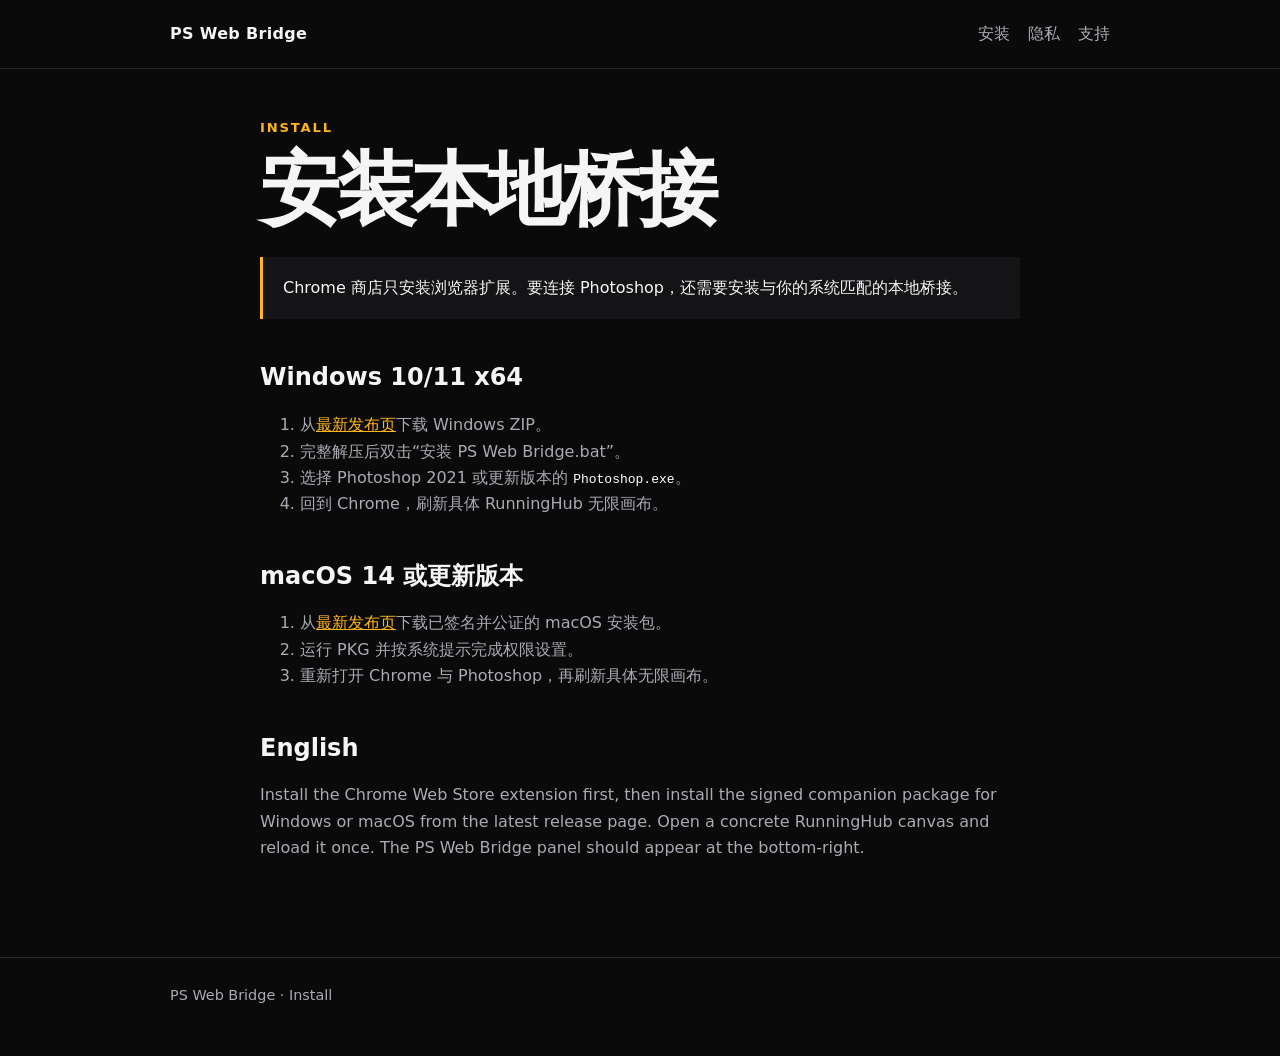
==== install/index.html @ 41f7472b "Publish PS Web Bridge support site" ====
<!doctype html>
<html lang="zh-CN">
<head><meta charset="utf-8"><meta name="viewport" content="width=device-width,initial-scale=1"><meta name="description" content="PS Web Bridge Windows 与 macOS 安装说明"><title>安装 · PS Web Bridge</title><link rel="stylesheet" href="../styles.css"></head>
<body>
  <header><nav class="shell"><a class="brand" href="../">PS Web Bridge</a><div class="nav-links"><a href="./">安装</a><a href="../privacy/">隐私</a><a href="../support/">支持</a></div></nav></header>
  <main class="shell article">
    <div class="eyebrow">Install</div><h1>安装本地桥接</h1>
    <div class="notice">Chrome 商店只安装浏览器扩展。要连接 Photoshop，还需要安装与你的系统匹配的本地桥接。</div>
    <h2>Windows 10/11 x64</h2><ol><li>从<a href="https://github.com/pjczz/ps-canvas-support/releases/latest">最新发布页</a>下载 Windows ZIP。</li><li>完整解压后双击“安装 PS Web Bridge.bat”。</li><li>选择 Photoshop 2021 或更新版本的 <code>Photoshop.exe</code>。</li><li>回到 Chrome，刷新具体 RunningHub 无限画布。</li></ol>
    <h2>macOS 14 或更新版本</h2><ol><li>从<a href="https://github.com/pjczz/ps-canvas-support/releases/latest">最新发布页</a>下载已签名并公证的 macOS 安装包。</li><li>运行 PKG 并按系统提示完成权限设置。</li><li>重新打开 Chrome 与 Photoshop，再刷新具体无限画布。</li></ol>
    <h2>English</h2><p>Install the Chrome Web Store extension first, then install the signed companion package for Windows or macOS from the latest release page. Open a concrete RunningHub canvas and reload it once. The PS Web Bridge panel should appear at the bottom-right.</p>
  </main>
  <footer><div class="shell">PS Web Bridge · Install</div></footer>
</body>
</html>
---- styles.css ----
:root {
  color-scheme: dark;
  --bg: #0a0a0b;
  --panel: #141417;
  --line: #2b2b31;
  --text: #f5f5f5;
  --muted: #aaaab3;
  --accent: #ffb51b;
  font-family: Inter, ui-sans-serif, system-ui, -apple-system, BlinkMacSystemFont, "Segoe UI", sans-serif;
}

* { box-sizing: border-box; }
body { margin: 0; background: var(--bg); color: var(--text); line-height: 1.65; }
a { color: var(--accent); }
.shell { width: min(940px, calc(100% - 32px)); margin: 0 auto; }
header { border-bottom: 1px solid var(--line); }
nav { min-height: 68px; display: flex; align-items: center; justify-content: space-between; gap: 24px; }
.brand { color: var(--text); font-weight: 750; letter-spacing: .02em; text-decoration: none; }
.nav-links { display: flex; flex-wrap: wrap; gap: 18px; }
.nav-links a { color: var(--muted); text-decoration: none; }
.hero { padding: 88px 0 56px; }
.eyebrow { color: var(--accent); font-size: .82rem; font-weight: 750; letter-spacing: .14em; text-transform: uppercase; }
h1 { max-width: 780px; margin: 12px 0 18px; font-size: clamp(2.4rem, 7vw, 5rem); line-height: .98; letter-spacing: -.055em; }
h2 { margin-top: 44px; line-height: 1.2; }
p, li { color: var(--muted); }
.lead { max-width: 700px; font-size: 1.15rem; }
.grid { display: grid; grid-template-columns: repeat(3, 1fr); gap: 16px; margin: 28px 0 64px; }
.card { min-height: 190px; padding: 24px; border: 1px solid var(--line); border-radius: 18px; background: var(--panel); }
.card h2 { margin: 0 0 10px; font-size: 1.15rem; }
.button { display: inline-block; margin-top: 12px; padding: 10px 14px; border-radius: 10px; background: var(--accent); color: #111; font-weight: 750; text-decoration: none; }
main.article { max-width: 760px; padding: 48px 0 80px; }
.notice { margin: 28px 0; padding: 18px 20px; border-left: 3px solid var(--accent); background: var(--panel); }
code { color: #fff; overflow-wrap: anywhere; }
footer { padding: 26px 0 48px; border-top: 1px solid var(--line); color: var(--muted); font-size: .9rem; }
@media (max-width: 720px) { .grid { grid-template-columns: 1fr; } nav { align-items: flex-start; padding: 18px 0; flex-direction: column; } .hero { padding-top: 56px; } }
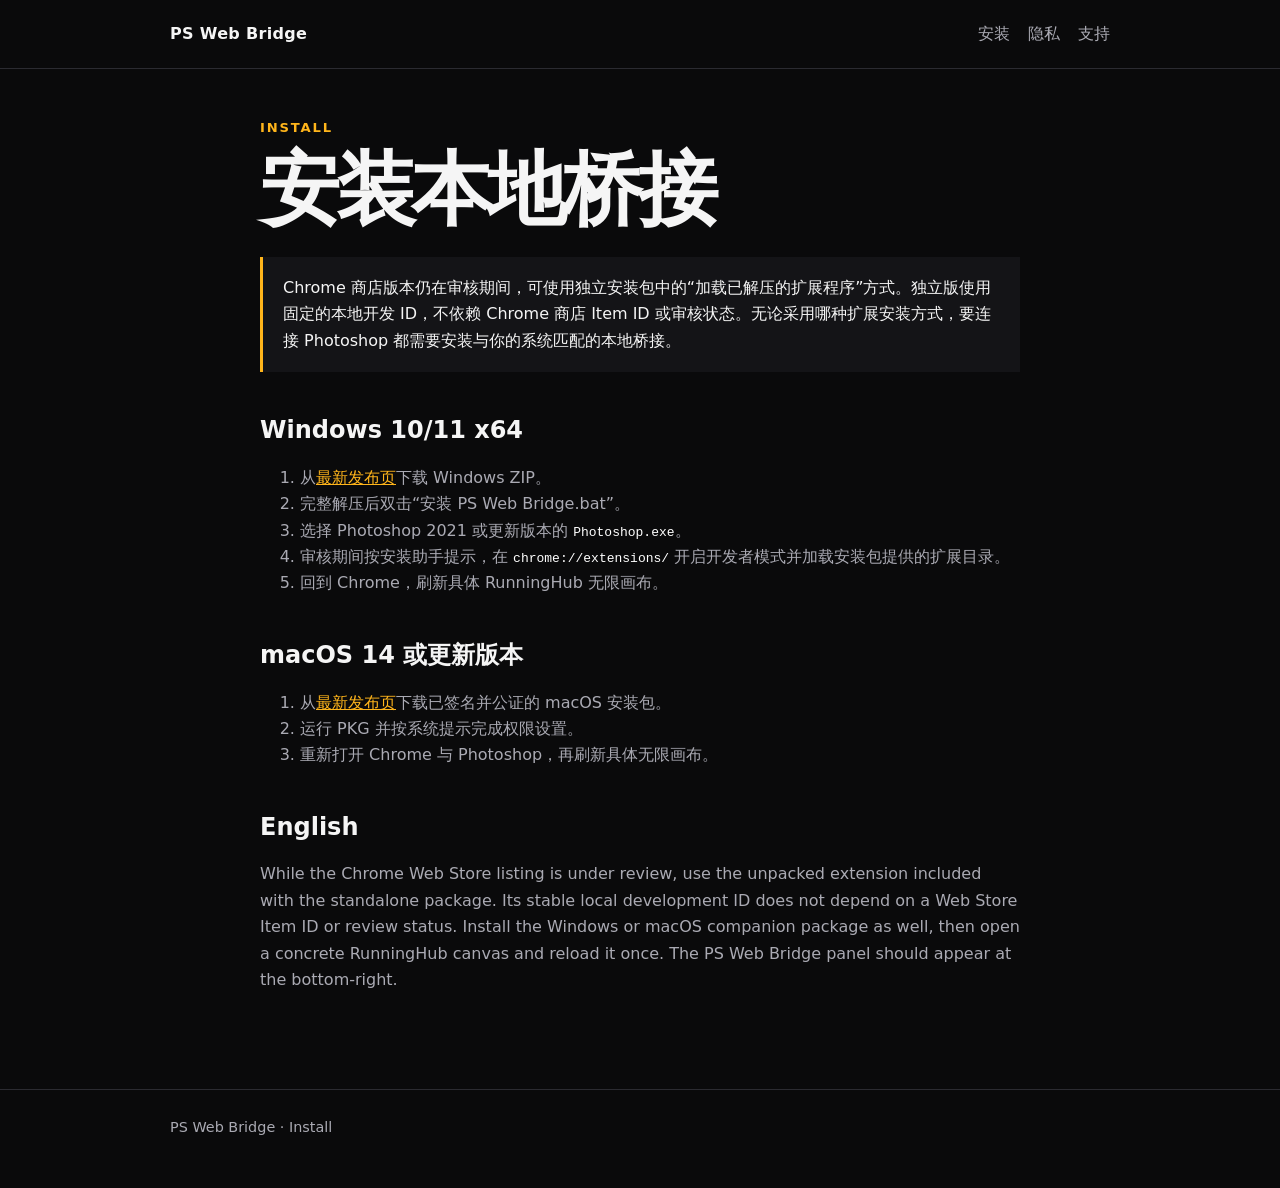
==== commit cb115755: "docs: explain pre-review standalone installation" ====
--- a/install/index.html
+++ b/install/index.html
@@ -5,10 +5,10 @@
   <header><nav class="shell"><a class="brand" href="../">PS Web Bridge</a><div class="nav-links"><a href="./">安装</a><a href="../privacy/">隐私</a><a href="../support/">支持</a></div></nav></header>
   <main class="shell article">
     <div class="eyebrow">Install</div><h1>安装本地桥接</h1>
-    <div class="notice">Chrome 商店只安装浏览器扩展。要连接 Photoshop，还需要安装与你的系统匹配的本地桥接。</div>
-    <h2>Windows 10/11 x64</h2><ol><li>从<a href="https://github.com/pjczz/ps-canvas-support/releases/latest">最新发布页</a>下载 Windows ZIP。</li><li>完整解压后双击“安装 PS Web Bridge.bat”。</li><li>选择 Photoshop 2021 或更新版本的 <code>Photoshop.exe</code>。</li><li>回到 Chrome，刷新具体 RunningHub 无限画布。</li></ol>
+    <div class="notice">Chrome 商店版本仍在审核期间，可使用独立安装包中的“加载已解压的扩展程序”方式。独立版使用固定的本地开发 ID，不依赖 Chrome 商店 Item ID 或审核状态。无论采用哪种扩展安装方式，要连接 Photoshop 都需要安装与你的系统匹配的本地桥接。</div>
+    <h2>Windows 10/11 x64</h2><ol><li>从<a href="https://github.com/pjczz/ps-canvas-support/releases/latest">最新发布页</a>下载 Windows ZIP。</li><li>完整解压后双击“安装 PS Web Bridge.bat”。</li><li>选择 Photoshop 2021 或更新版本的 <code>Photoshop.exe</code>。</li><li>审核期间按安装助手提示，在 <code>chrome://extensions/</code> 开启开发者模式并加载安装包提供的扩展目录。</li><li>回到 Chrome，刷新具体 RunningHub 无限画布。</li></ol>
     <h2>macOS 14 或更新版本</h2><ol><li>从<a href="https://github.com/pjczz/ps-canvas-support/releases/latest">最新发布页</a>下载已签名并公证的 macOS 安装包。</li><li>运行 PKG 并按系统提示完成权限设置。</li><li>重新打开 Chrome 与 Photoshop，再刷新具体无限画布。</li></ol>
-    <h2>English</h2><p>Install the Chrome Web Store extension first, then install the signed companion package for Windows or macOS from the latest release page. Open a concrete RunningHub canvas and reload it once. The PS Web Bridge panel should appear at the bottom-right.</p>
+    <h2>English</h2><p>While the Chrome Web Store listing is under review, use the unpacked extension included with the standalone package. Its stable local development ID does not depend on a Web Store Item ID or review status. Install the Windows or macOS companion package as well, then open a concrete RunningHub canvas and reload it once. The PS Web Bridge panel should appear at the bottom-right.</p>
   </main>
   <footer><div class="shell">PS Web Bridge · Install</div></footer>
 </body>
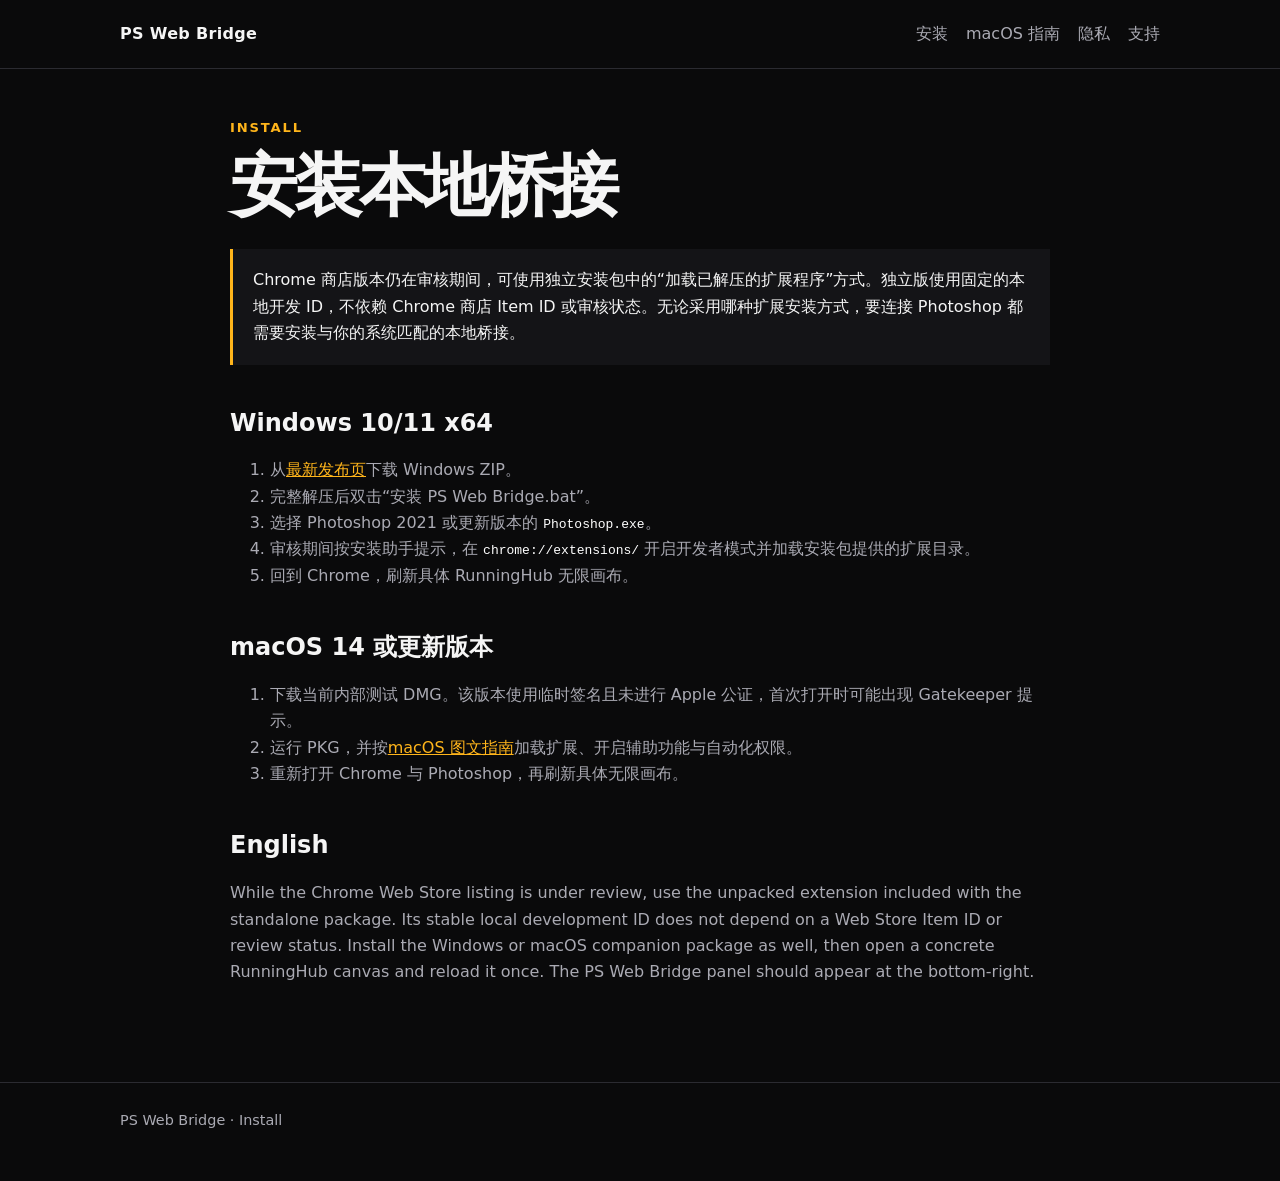
==== commit d8f2e1b2: "docs: add macOS installation guide" ====
--- a/install/index.html
+++ b/install/index.html
@@ -2,12 +2,12 @@
 <html lang="zh-CN">
 <head><meta charset="utf-8"><meta name="viewport" content="width=device-width,initial-scale=1"><meta name="description" content="PS Web Bridge Windows 与 macOS 安装说明"><title>安装 · PS Web Bridge</title><link rel="stylesheet" href="../styles.css"></head>
 <body>
-  <header><nav class="shell"><a class="brand" href="../">PS Web Bridge</a><div class="nav-links"><a href="./">安装</a><a href="../privacy/">隐私</a><a href="../support/">支持</a></div></nav></header>
+  <header><nav class="shell"><a class="brand" href="../">PS Web Bridge</a><div class="nav-links"><a href="./">安装</a><a href="../macos/">macOS 指南</a><a href="../privacy/">隐私</a><a href="../support/">支持</a></div></nav></header>
   <main class="shell article">
     <div class="eyebrow">Install</div><h1>安装本地桥接</h1>
     <div class="notice">Chrome 商店版本仍在审核期间，可使用独立安装包中的“加载已解压的扩展程序”方式。独立版使用固定的本地开发 ID，不依赖 Chrome 商店 Item ID 或审核状态。无论采用哪种扩展安装方式，要连接 Photoshop 都需要安装与你的系统匹配的本地桥接。</div>
     <h2>Windows 10/11 x64</h2><ol><li>从<a href="https://github.com/pjczz/ps-canvas-support/releases/latest">最新发布页</a>下载 Windows ZIP。</li><li>完整解压后双击“安装 PS Web Bridge.bat”。</li><li>选择 Photoshop 2021 或更新版本的 <code>Photoshop.exe</code>。</li><li>审核期间按安装助手提示，在 <code>chrome://extensions/</code> 开启开发者模式并加载安装包提供的扩展目录。</li><li>回到 Chrome，刷新具体 RunningHub 无限画布。</li></ol>
-    <h2>macOS 14 或更新版本</h2><ol><li>从<a href="https://github.com/pjczz/ps-canvas-support/releases/latest">最新发布页</a>下载已签名并公证的 macOS 安装包。</li><li>运行 PKG 并按系统提示完成权限设置。</li><li>重新打开 Chrome 与 Photoshop，再刷新具体无限画布。</li></ol>
+    <h2>macOS 14 或更新版本</h2><ol><li>下载当前内部测试 DMG。该版本使用临时签名且未进行 Apple 公证，首次打开时可能出现 Gatekeeper 提示。</li><li>运行 PKG，并按<a href="../macos/">macOS 图文指南</a>加载扩展、开启辅助功能与自动化权限。</li><li>重新打开 Chrome 与 Photoshop，再刷新具体无限画布。</li></ol>
     <h2>English</h2><p>While the Chrome Web Store listing is under review, use the unpacked extension included with the standalone package. Its stable local development ID does not depend on a Web Store Item ID or review status. Install the Windows or macOS companion package as well, then open a concrete RunningHub canvas and reload it once. The PS Web Bridge panel should appear at the bottom-right.</p>
   </main>
   <footer><div class="shell">PS Web Bridge · Install</div></footer>
--- a/styles.css
+++ b/styles.css
@@ -6,13 +6,15 @@
   --text: #f5f5f5;
   --muted: #aaaab3;
   --accent: #ffb51b;
+  --accent-soft: rgba(255, 181, 27, .12);
+  --success: #63d391;
   font-family: Inter, ui-sans-serif, system-ui, -apple-system, BlinkMacSystemFont, "Segoe UI", sans-serif;
 }
 
 * { box-sizing: border-box; }
 body { margin: 0; background: var(--bg); color: var(--text); line-height: 1.65; }
 a { color: var(--accent); }
-.shell { width: min(940px, calc(100% - 32px)); margin: 0 auto; }
+.shell { width: min(1040px, calc(100% - 32px)); margin: 0 auto; }
 header { border-bottom: 1px solid var(--line); }
 nav { min-height: 68px; display: flex; align-items: center; justify-content: space-between; gap: 24px; }
 .brand { color: var(--text); font-weight: 750; letter-spacing: .02em; text-decoration: none; }
@@ -28,8 +30,49 @@
 .card { min-height: 190px; padding: 24px; border: 1px solid var(--line); border-radius: 18px; background: var(--panel); }
 .card h2 { margin: 0 0 10px; font-size: 1.15rem; }
 .button { display: inline-block; margin-top: 12px; padding: 10px 14px; border-radius: 10px; background: var(--accent); color: #111; font-weight: 750; text-decoration: none; }
-main.article { max-width: 760px; padding: 48px 0 80px; }
+main.article { max-width: 820px; padding: 48px 0 80px; }
+main.article h1 { font-size: clamp(2.5rem, 6vw, 4.25rem); line-height: 1.04; }
 .notice { margin: 28px 0; padding: 18px 20px; border-left: 3px solid var(--accent); background: var(--panel); }
 code { color: #fff; overflow-wrap: anywhere; }
+.article-intro { max-width: 720px; font-size: 1.08rem; }
+.meta-grid { display: grid; grid-template-columns: repeat(2, minmax(0, 1fr)); gap: 12px; margin: 28px 0; }
+.meta-item { padding: 16px 18px; border: 1px solid var(--line); border-radius: 14px; background: var(--panel); }
+.meta-item strong, .meta-item span { display: block; }
+.meta-item span { margin-top: 4px; color: var(--muted); }
+.status { display: inline-flex; align-items: center; gap: 8px; margin: 8px 0 0; padding: 6px 10px; border: 1px solid rgba(99, 211, 145, .35); border-radius: 999px; color: var(--success); background: rgba(99, 211, 145, .08); font-size: .86rem; font-weight: 700; }
+.toc { margin: 28px 0 44px; padding: 20px 24px; border: 1px solid var(--line); border-radius: 16px; background: var(--panel); }
+.toc strong { display: block; margin-bottom: 8px; }
+.toc ol { margin: 0; padding-left: 22px; columns: 2; }
+.toc li { break-inside: avoid; }
+.steps { padding: 0; list-style: none; counter-reset: guide-step; }
+.steps > li { position: relative; margin: 18px 0; padding: 2px 0 2px 50px; counter-increment: guide-step; }
+.steps > li::before { position: absolute; left: 0; top: 0; width: 34px; height: 34px; border-radius: 50%; background: var(--accent); color: #111; content: counter(guide-step); display: grid; place-items: center; font-weight: 800; }
+.checklist { padding: 0; list-style: none; }
+.checklist li { position: relative; margin: 10px 0; padding-left: 30px; }
+.checklist li::before { position: absolute; left: 0; color: var(--success); content: "✓"; font-weight: 900; }
+.path { display: block; margin: 12px 0; padding: 12px 14px; border: 1px solid var(--line); border-radius: 10px; background: #0f0f11; color: #fff; overflow-wrap: anywhere; }
+.figure { margin: 24px 0 36px; }
+.figure img { display: block; width: 100%; height: auto; border: 1px solid var(--line); border-radius: 14px; background: #fff; }
+.figure figcaption { margin-top: 10px; color: var(--muted); font-size: .9rem; }
+.figure.narrow { max-width: 720px; }
+.callout { margin: 24px 0; padding: 18px 20px; border: 1px solid rgba(255, 181, 27, .38); border-radius: 14px; background: var(--accent-soft); }
+.callout strong { color: #fff; }
+.release-actions { display: flex; flex-wrap: wrap; gap: 12px; margin: 22px 0; }
+.button.secondary { border: 1px solid var(--line); background: var(--panel); color: var(--text); }
+.hash { font-size: .84rem; word-break: break-all; }
+.mini-table { width: 100%; margin: 18px 0; border-collapse: collapse; }
+.mini-table th, .mini-table td { padding: 12px 10px; border-bottom: 1px solid var(--line); text-align: left; vertical-align: top; }
+.mini-table th { color: #fff; }
+.mini-table td { color: var(--muted); }
+.english { margin-top: 56px; padding-top: 30px; border-top: 1px solid var(--line); }
 footer { padding: 26px 0 48px; border-top: 1px solid var(--line); color: var(--muted); font-size: .9rem; }
-@media (max-width: 720px) { .grid { grid-template-columns: 1fr; } nav { align-items: flex-start; padding: 18px 0; flex-direction: column; } .hero { padding-top: 56px; } }
+@media (max-width: 720px) {
+  .grid, .meta-grid { grid-template-columns: 1fr; }
+  nav { align-items: flex-start; padding: 18px 0; flex-direction: column; }
+  .nav-links { gap: 12px 16px; }
+  .hero { padding-top: 56px; }
+  main.article { padding-top: 36px; }
+  .toc ol { columns: 1; }
+  .steps > li { padding-left: 44px; }
+  .mini-table { display: block; overflow-x: auto; }
+}
